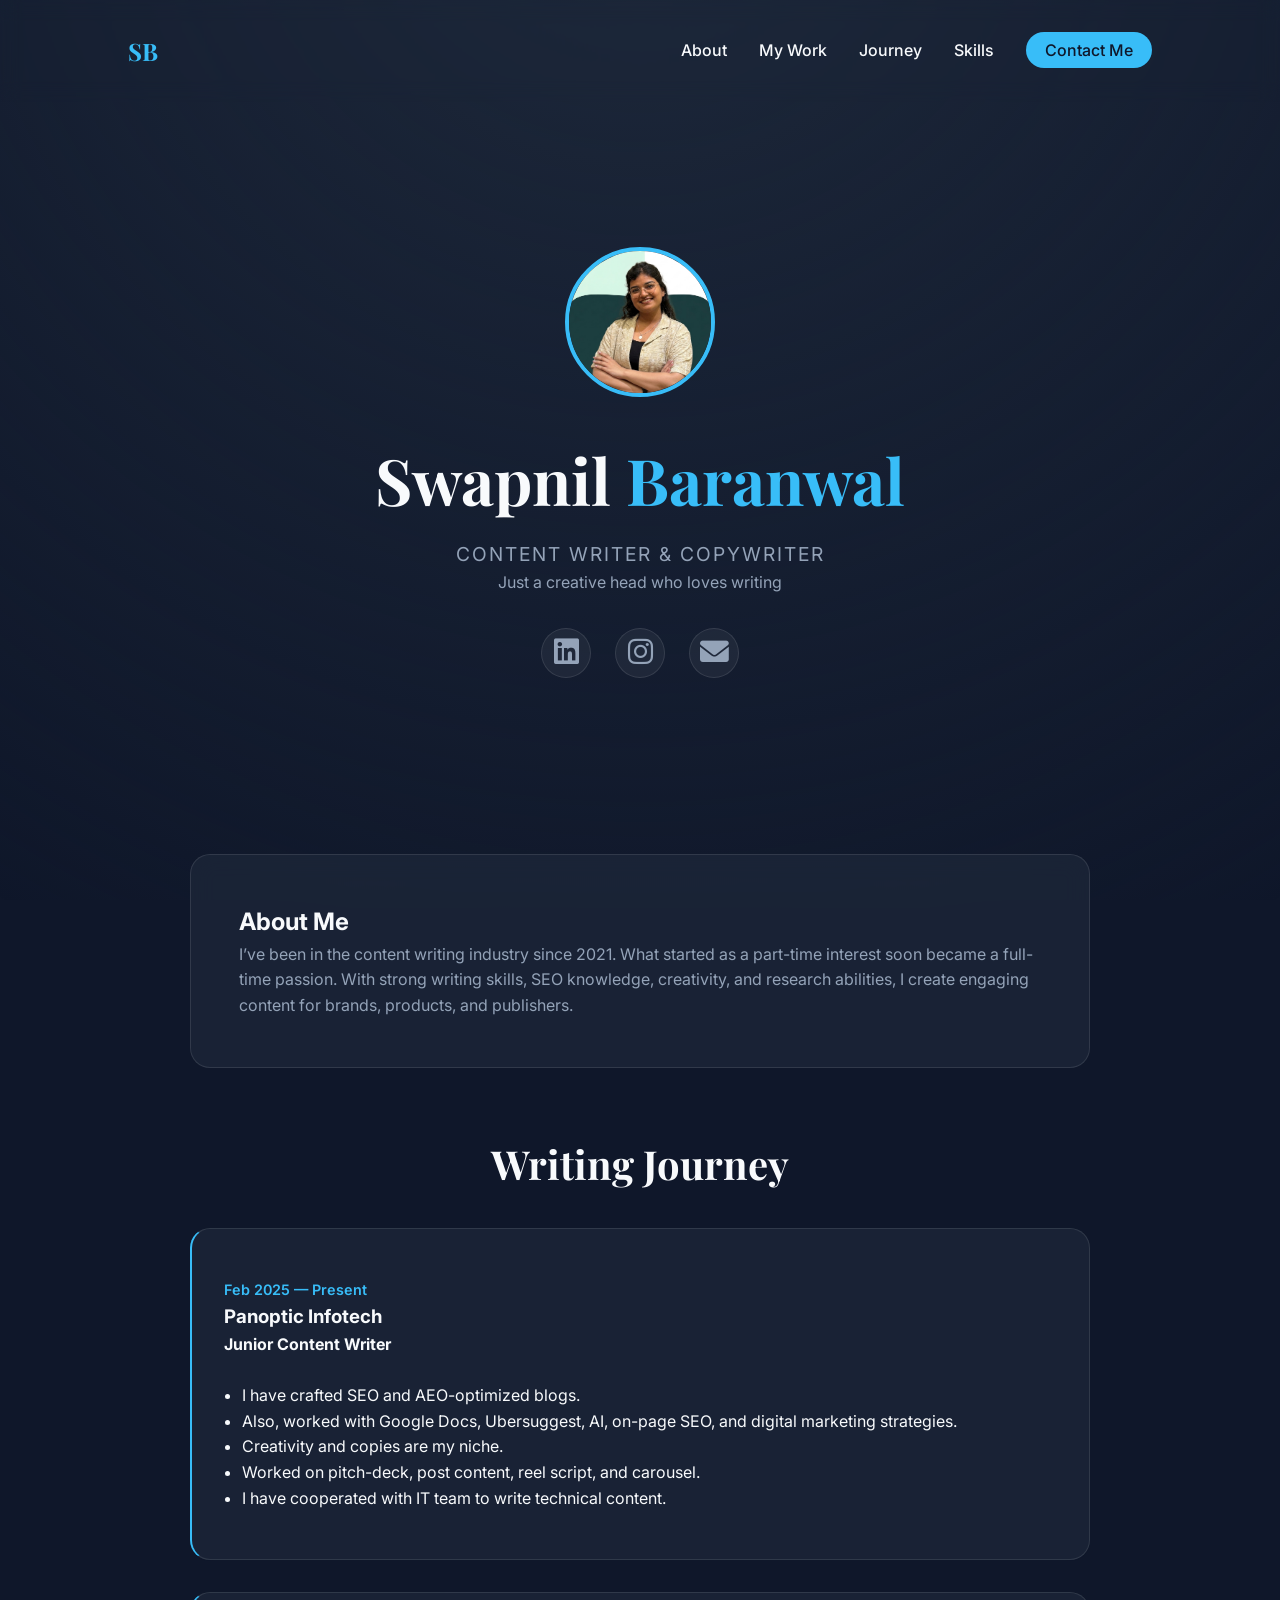
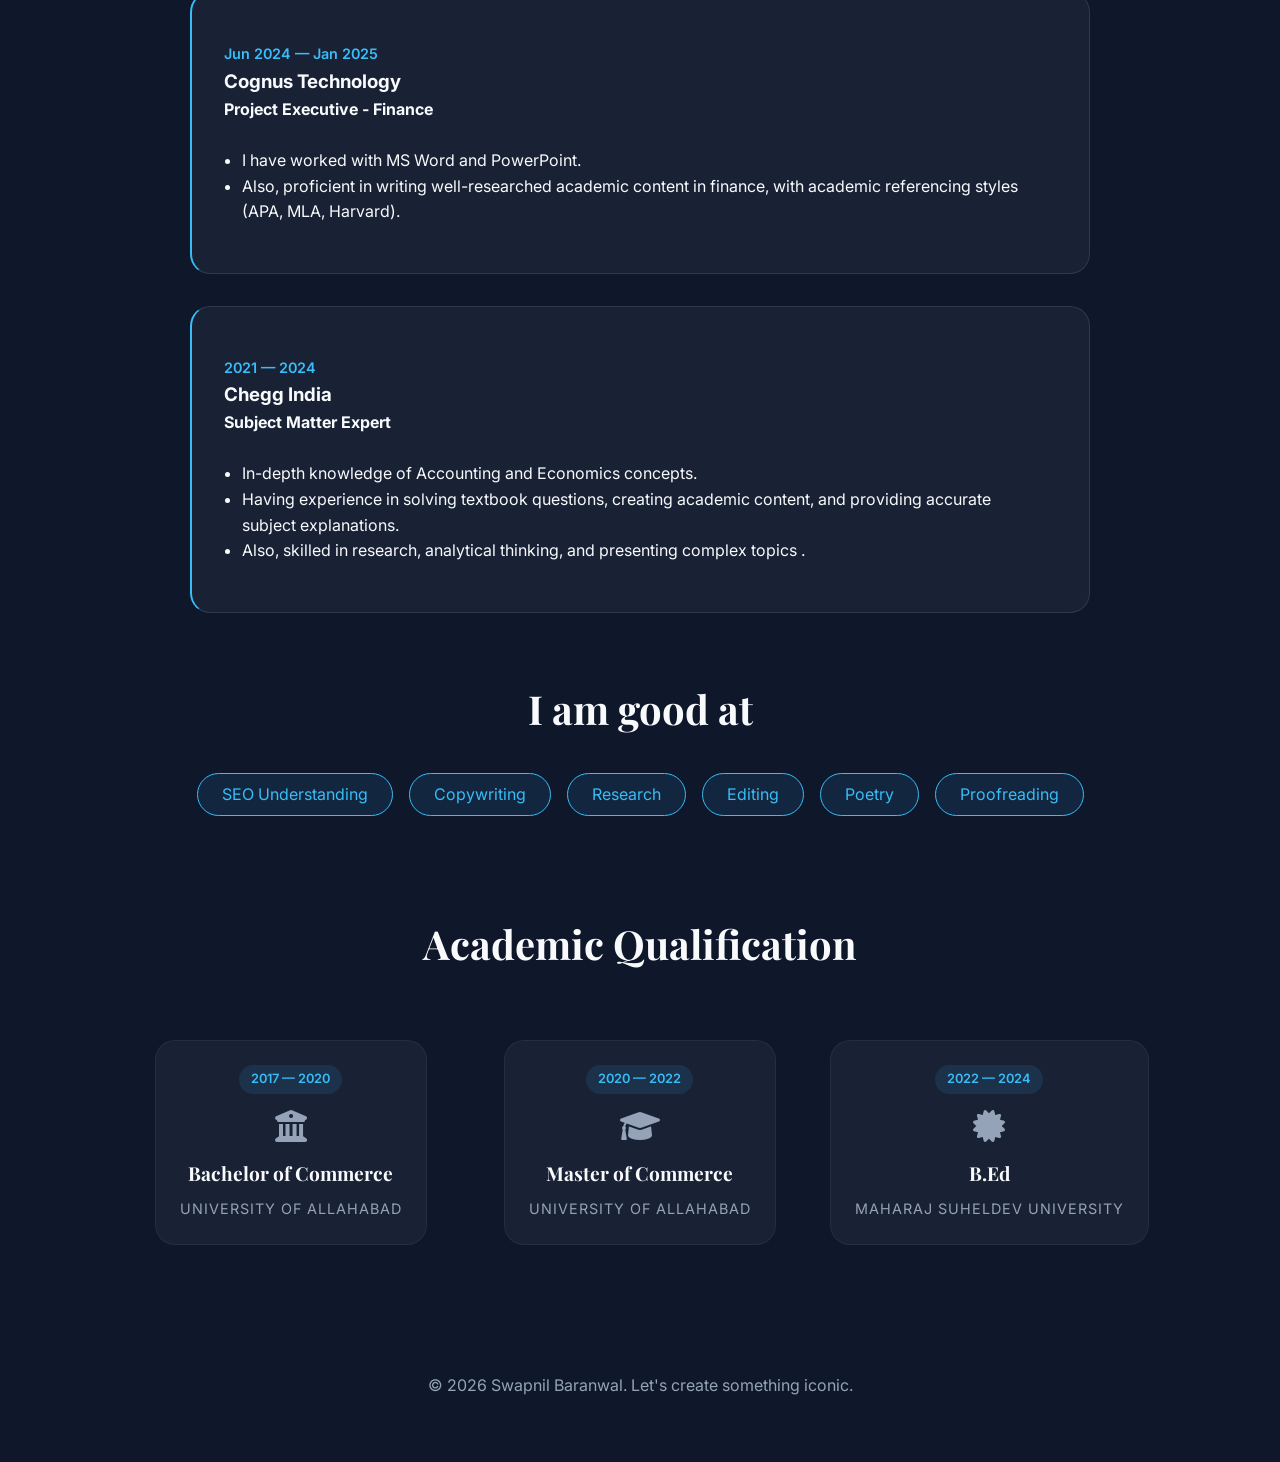
==== index.html @ 404044e3 "Add files via upload" ====
<!DOCTYPE html>
<html lang="en">
<head>
    <meta charset="UTF-8">
    <meta name="viewport" content="width=device-width, initial-scale=1.0">
    <title>Swapnil Baranwal | Portfolio</title>
    <link rel="stylesheet" href="index.css">
    <link href="https://fonts.googleapis.com/css2?family=Inter:wght@300;400;600&family=Playfair+Display:wght@700&display=swap" rel="stylesheet">
    <link rel="stylesheet" href="https://cdnjs.cloudflare.com/ajax/libs/font-awesome/6.0.0/css/all.min.css">
</head>
<body>

    <div class="background-glow"></div>

    <nav>
        <div class="logo">SB</div>
            <ul>
                <li><a href="#about">About</a></li>
                <li><a href="work.html">My Work</a></li> <li><a href="#journey">Journey</a></li>
                <li><a href="#skills">Skills</a></li>
                <li><a href="mailto:swapnilbaranwal31@gmail.com" class="btn-contact">Contact Me</a></li>
            </ul>

    </nav>

    <header>
        <div class="hero-content">
            <div class="profile-img">
                <img src="p.jpg" alt="Swapnil Baranwal">
            </div>
            <h1>Swapnil <span>Baranwal</span></h1>
            <p class="tagline">Content Writer & Copywriter</p>
            <p class="new_tagline">Just a creative head who loves writing</p>
            <div class="social-links">
                <a href="https://www.linkedin.com/in/swapnil-baranwal-0b380b240?utm_source=share&utm_campaign=share_via&utm_content=profile&utm_medium=android_app"><i class="fab fa-linkedin"></i></a>
                <a href="https://www.instagram.com/sun._daze?igsh=MWQzaWx3cHJqdjk="><i class="fab fa-instagram"></i></a>
                <a href="mailto:swapnilbaranwal31@gmail.com"><i class="fas fa-envelope"></i></a>
            </div>
        </div>
    </header>

    <main>
        <section id="about" class="glass-card">
            <h2>About Me</h2>
            <p>I’ve been in the content writing industry since 2021. What started as a part-time interest soon became a full-time passion. With strong writing skills, SEO knowledge, creativity, and research abilities, I create engaging content for brands, products, and publishers.</p>
        </section>

        

        <section id="journey">
            <h2 class="section-title">Writing Journey</h2>
            
            <div class="timeline">
                <div class="timeline-item glass-card">
                    <span class="date">Feb 2025 — Present</span>
                    <h3>Panoptic Infotech</h3>
                    <h4>Junior Content Writer</h4> <br>
                    <ul>
                        <li>I have crafted SEO and AEO-optimized blogs.</li>
                        <li>Also, worked with Google Docs, Ubersuggest, AI, on-page
                            SEO, and digital marketing strategies.</li>
                        <li>Creativity and copies are my niche.</li>
                        <li>Worked on pitch-deck, post content, reel script, and
                            carousel.</li>
                        <li>I have cooperated with IT team to write technical content.</li>

                    </ul>
                </div>

                <div class="timeline-item glass-card">
                    <span class="date">Jun 2024 — Jan 2025</span>
                    <h3>Cognus Technology</h3>
                    <h4>Project Executive - Finance</h4> <br>
                    <ul>
                        <li>I have worked with MS Word and PowerPoint.</li>
                        <li>Also, proficient in writing well-researched academic
                            content in finance, with academic referencing styles
                            (APA, MLA, Harvard).</li>
                    </ul>
                </div>

                <div class="timeline-item glass-card">
                    <span class="date">2021 — 2024</span>
                    <h3>Chegg India</h3>
                    <h4>Subject Matter Expert</h4> <br>
                    <ul>
                        <li>In-depth knowledge of Accounting and Economics concepts.</li>
                        <li>Having experience in solving textbook questions, creating
                            academic content, and providing accurate subject explanations.</li>
                        <li>Also, skilled in research, analytical thinking, and presenting complex topics .</li>
                    </ul>
                </div>

            </div>
        </section>

        <section id="skills">
            <h2 class="section-title">I am good at</h2>
            <div class="skills-container">
                <span class="skill-pill">SEO Understanding</span>
                <span class="skill-pill">Copywriting</span>
                <span class="skill-pill">Research</span>
                <span class="skill-pill">Editing</span>
                <span class="skill-pill">Poetry</span>
                <span class="skill-pill">Proofreading</span>
            </div>
        </section>

        <section id="education">
            <h2 class="section-title">Academic Qualification</h2>
            <div class="edu-grid">
                <div class="edu-card glass-card">
                    <span class="edu-date">2017 — 2020</span>
                    <div class="edu-info">
                        <i class="fas fa-university"></i>
                        <h3>Bachelor of Commerce</h3>
                        <p>University of Allahabad</p>
                    </div>
                </div>

                <div class="edu-card glass-card">
                    <span class="edu-date">2020 — 2022</span>
                    <div class="edu-info">
                        <i class="fas fa-graduation-cap"></i>
                        <h3>Master of Commerce</h3>
                        <p>University of Allahabad</p>
                    </div>
                </div>

                <div class="edu-card glass-card">
                    <span class="edu-date">2022 — 2024</span>
                    <div class="edu-info">
                        <i class="fas fa-certificate"></i>
                        <h3>B.Ed</h3>
                        <p>Maharaj Suheldev University</p>
                    </div>
                </div>
            </div>
        </section>

    </main>

    <footer>
        <p>&copy; 2026 Swapnil Baranwal. Let's create something iconic.</p>
    </footer>

</body>
</html>
---- index.css ----
:root {
    --bg: #0f172a;
    --card-bg: rgba(30, 41, 59, 0.7);
    --accent: #38bdf8;
    --text-main: #f8fafc;
    --text-dim: #94a3b8;
}

* {
    margin: 0;
    padding: 0;
    box-sizing: border-box;
    scroll-behavior: smooth;
}

body {
    background-color: var(--bg);
    color: var(--text-main);
    font-family: 'Inter', sans-serif;
    line-height: 1.6;
    overflow-x: hidden;
}

/* Background Glow Effect */
.background-glow {
    position: fixed;
    top: 0; left: 0;
    width: 100%; height: 100%;
    background: radial-gradient(circle at 50% -20%, #1e293b, transparent);
    z-index: -1;
}

nav {
    display: flex;
    justify-content: space-between;
    padding: 2rem 10%;
    align-items: center;
    backdrop-filter: blur(10px);
    position: sticky;
    top: 0;
    z-index: 100;
}

.logo {
    font-family: 'Playfair Display', serif;
    font-size: 1.5rem;
    font-weight: bold;
    color: var(--accent);
}

nav ul { display: flex; list-style: none; gap: 2rem; }
nav a { text-decoration: none; color: var(--text-main); font-weight: 500; transition: 0.3s; }
nav a:hover { color: var(--accent); }

.btn-contact {
    background: var(--accent);
    color: var(--bg) !important;
    padding: 0.5rem 1.2rem;
    border-radius: 50px;
}

/* Hero Section */
header {
    height: 80vh;
    display: flex;
    align-items: center;
    justify-content: center;
    text-align: center;
}

.profile-img img {
    width: 150px;
    height: 150px;
    border-radius: 50%;
    border: 4px solid var(--accent);
    margin-bottom: 1.5rem;
    object-fit: cover;
}

h1 {
    font-family: 'Playfair Display', serif;
    font-size: 4rem;
    margin-bottom: 0.5rem;
}
p
{
    color: #94a3b8;
}

.social-links {
    display: flex;
    justify-content: center;
    gap: 1.5rem;
    margin-top: 2rem;
}

.social-links a {
    text-decoration: none;
    color: var(--text-dim); /* A subtle gray-blue */
    font-size: 1.8rem; /* Makes the icons prominent */
    transition: all 0.3s ease;
    display: flex;
    align-items: center;
    justify-content: center;
    width: 50px;
    height: 50px;
    border-radius: 50%;
    background: rgba(255, 255, 255, 0.05); /* Subtle circle background */
    border: 1px solid rgba(255, 255, 255, 0.1);
}

/* Hover Effect: The "Catchy" Part */
.social-links a:hover {
    color: var(--accent); /* Changes to the bright sky blue */
    transform: translateY(-5px); /* Lift effect */
    background: rgba(56, 189, 248, 0.1); /* Light blue tint */
    border-color: var(--accent);
    box-shadow: 0 10px 20px rgba(56, 189, 248, 0.3); /* Neon glow */
}


h1 span { color: var(--accent); }

.tagline {
    font-size: 1.2rem;
    color: var(--text-dim);
    letter-spacing: 2px;
    text-transform: uppercase;
}

/* Glassmorphism Cards */
.glass-card {
    background: var(--card-bg);
    backdrop-filter: blur(12px);
    border: 1px solid rgba(255, 255, 255, 0.1);
    border-radius: 20px;
    padding: 3rem;
    max-width: 900px;
    margin: 2rem auto;
}

main { padding: 0 10%; }

.section-title {
    text-align: center;
    font-family: 'Playfair Display', serif;
    font-size: 2.5rem;
    margin: 4rem 0 2rem;
}

/* Skills */
.skills-container {
    display: flex;
    flex-wrap: wrap;
    justify-content: center;
    gap: 1rem;
}

.skill-pill {
    background: rgba(56, 189, 248, 0.1);
    border: 1px solid var(--accent);
    color: var(--accent);
    padding: 0.5rem 1.5rem;
    border-radius: 50px;
    transition: 0.3s;
}

.skill-pill:hover {
    background: var(--accent);
    color: var(--bg);
    box-shadow: 0 0 20px rgba(56, 189, 248, 0.4);
}

/* Education Section Styling */
#education {
    padding: 2rem 0; /* Tightened padding */
}

.edu-grid {
    display: grid;
    grid-template-columns: repeat(auto-fit, minmax(280px, 1fr));
    gap: 1.5rem;
    max-width: 1100px;
    margin: 0 auto;
}

.edu-card {
    padding: 1.5rem; /* Compact padding */
    text-align: center;
    position: relative;
    border: 1px solid rgba(255, 255, 255, 0.05);
    transition: 0.3s ease;
}

.edu-card:hover {
    transform: translateY(-5px);
    border-color: var(--accent);
    box-shadow: 0 10px 30px rgba(56, 189, 248, 0.1);
}

.edu-date {
    display: inline-block;
    background: rgba(56, 189, 248, 0.1);
    color: var(--accent);
    padding: 4px 12px;
    border-radius: 50px;
    font-size: 0.8rem;
    font-weight: 600;
    margin-bottom: 1rem;
}

.edu-info i {
    font-size: 2rem;
    color: var(--text-dim);
    margin-bottom: 1rem;
    display: block;
}

.edu-card h3 {
    font-size: 1.2rem;
    margin-bottom: 0.5rem;
    font-family: 'Playfair Display', serif;
}

.edu-card p {
    font-size: 0.9rem;
    color: var(--text-dim);
    text-transform: uppercase;
    letter-spacing: 1px;
}

/* Mobile Fix: Ensure grid doesn't break */
@media (max-width: 768px) {
    .edu-grid {
        grid-template-columns: 1fr;
        padding: 0 5%;
    }
}





/* Timeline */
.timeline-item {
    margin-bottom: 2rem;
    position: relative;
    padding-left: 2rem;
    border-left: 2px solid var(--accent);
}

.timeline-item ul{
    padding-left: 18px;
}

.date {
    color: var(--accent);
    font-size: 0.9rem;
    font-weight: 600;
}

footer {
    text-align: center;
    padding: 4rem;
    color: var(--text-dim);
}

/* Mobile Responsive */
@media (max-width: 768px) {
    h1 { font-size: 2.5rem; }
    nav ul { display: none; }
}
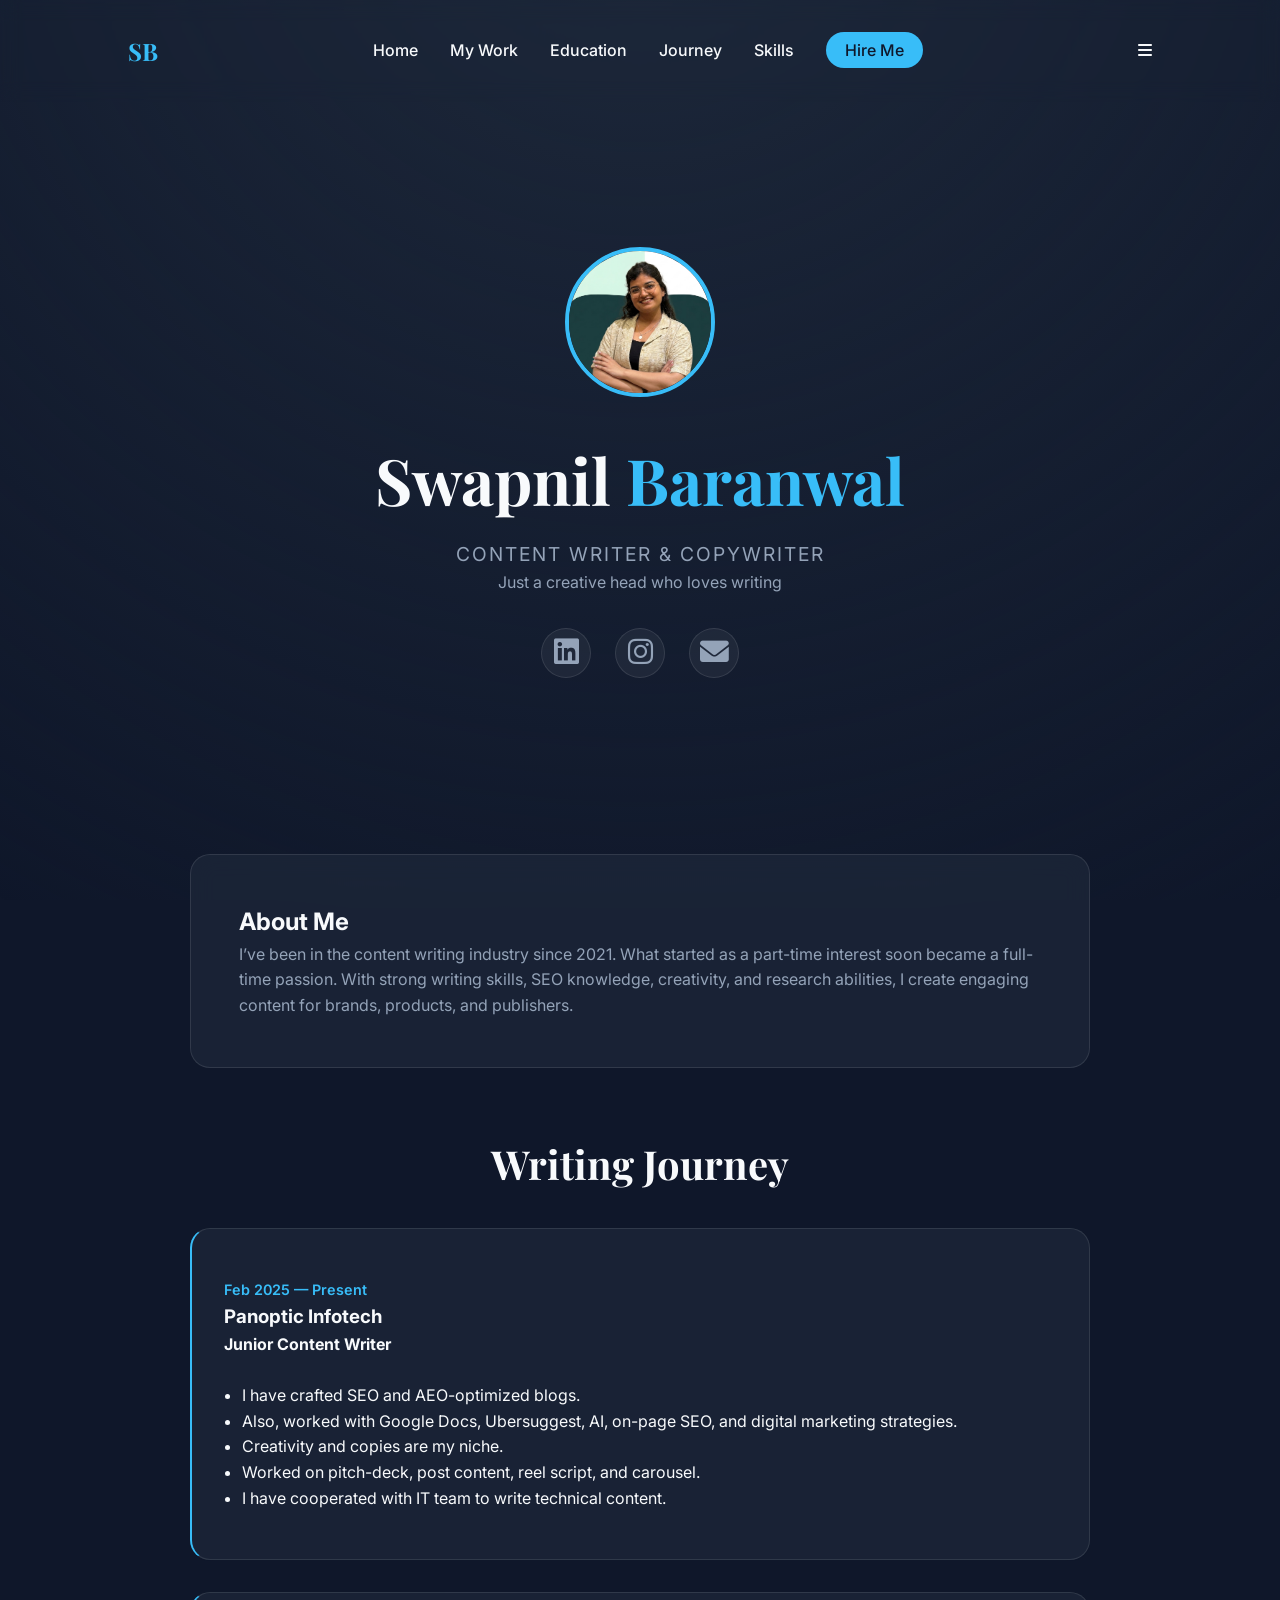
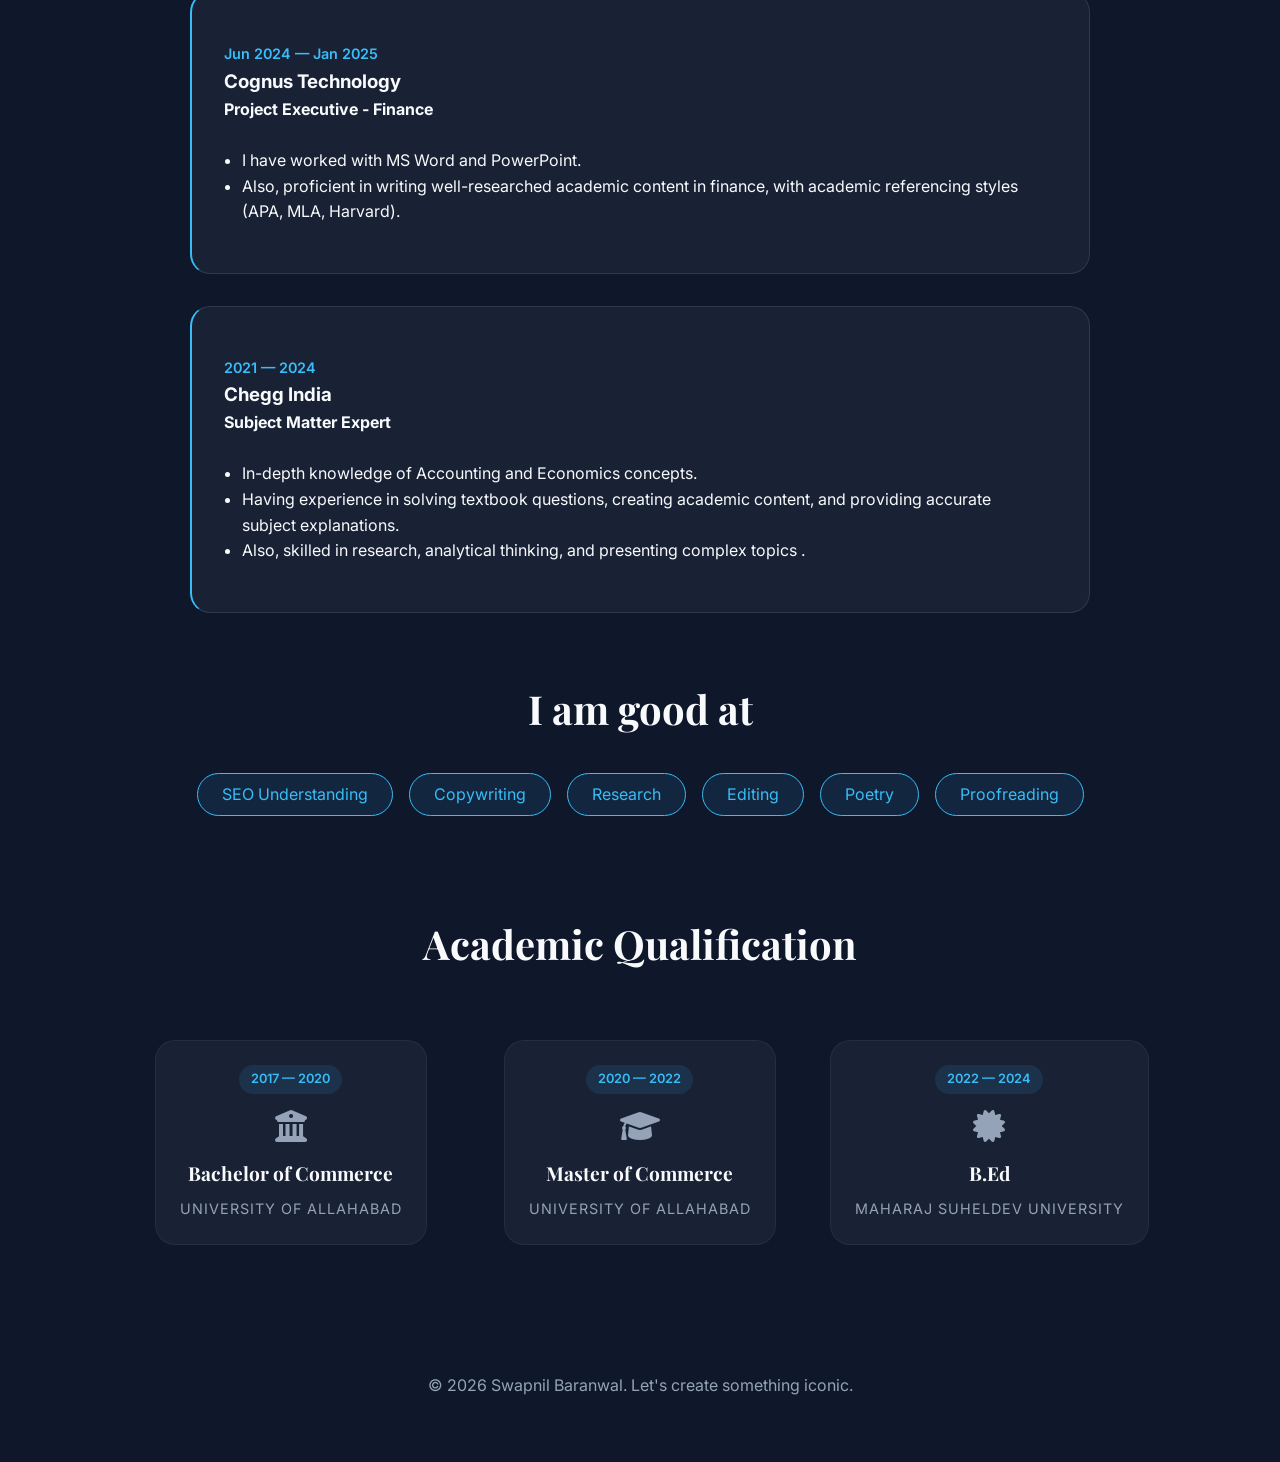
==== commit 09d6c20c: "Revamp navigation structure and add mobile menu" ====
--- a/index.html
+++ b/index.html
@@ -7,6 +7,7 @@
     <link rel="stylesheet" href="index.css">
     <link href="https://fonts.googleapis.com/css2?family=Inter:wght@300;400;600&family=Playfair+Display:wght@700&display=swap" rel="stylesheet">
     <link rel="stylesheet" href="https://cdnjs.cloudflare.com/ajax/libs/font-awesome/6.0.0/css/all.min.css">
+    
 </head>
 <body>
 
@@ -14,13 +15,17 @@
 
     <nav>
         <div class="logo">SB</div>
-            <ul>
-                <li><a href="#about">About</a></li>
-                <li><a href="work.html">My Work</a></li> <li><a href="#journey">Journey</a></li>
-                <li><a href="#skills">Skills</a></li>
-                <li><a href="mailto:swapnilbaranwal31@gmail.com" class="btn-contact">Contact Me</a></li>
-            </ul>
-
+        <ul id="nav-list">
+            <li><a href="index.html">Home</a></li>
+            <li><a href="work.html">My Work</a></li>
+            <li><a href="#education">Education</a></li>
+            <li><a href="#journey">Journey</a></li>
+            <li><a href="#skills">Skills</a></li>
+            <li><a href="mailto:swapnilbaranwal31@gmail.com" class="btn-contact">Hire Me</a></li>
+        </ul>
+        <div class="menu-toggle" id="mobile-menu">
+            <i class="fas fa-bars"></i>
+        </div>
     </nav>
 
     <header>
@@ -144,5 +149,34 @@
         <p>&copy; 2026 Swapnil Baranwal. Let's create something iconic.</p>
     </footer>
 
+
+    <script>
+        const menuToggle = document.getElementById('mobile-menu');
+        const navList = document.getElementById('nav-list');
+
+        menuToggle.addEventListener('click', (e) => {
+            e.stopPropagation(); // Prevents accidental closing
+            navList.classList.toggle('nav-active');
+            
+            const icon = menuToggle.querySelector('i');
+            // Toggle between Hamburger and X icon
+            if (navList.classList.contains('nav-active')) {
+                icon.classList.remove('fa-bars');
+                icon.classList.add('fa-times');
+            } else {
+                icon.classList.remove('fa-times');
+                icon.classList.add('fa-bars');
+            }
+        });
+
+        // Close menu when clicking anywhere on the screen
+        document.addEventListener('click', (e) => {
+            if (!menuToggle.contains(e.target) && !navList.contains(e.target)) {
+                navList.classList.remove('nav-active');
+                menuToggle.querySelector('i').classList.replace('fa-times', 'fa-bars');
+            }
+        });
+    </script>
+
 </body>
-</html>+</html>
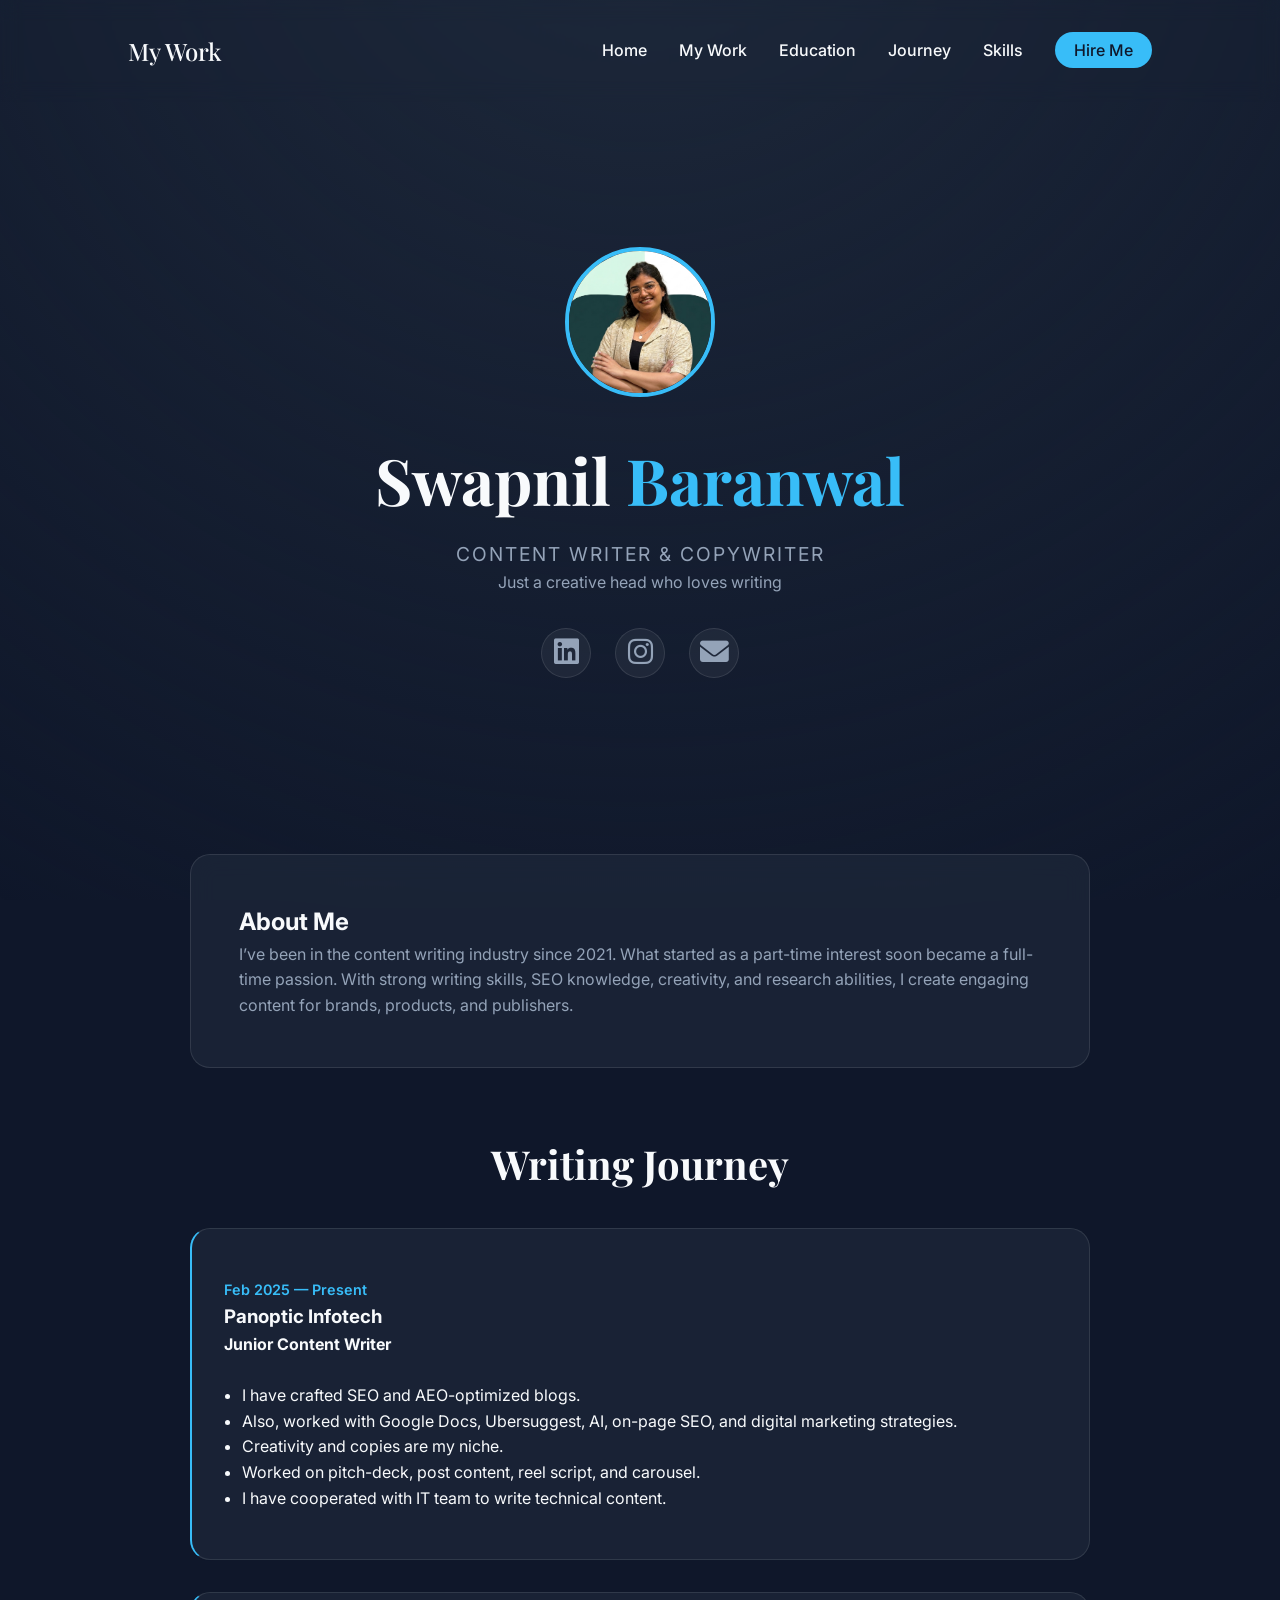
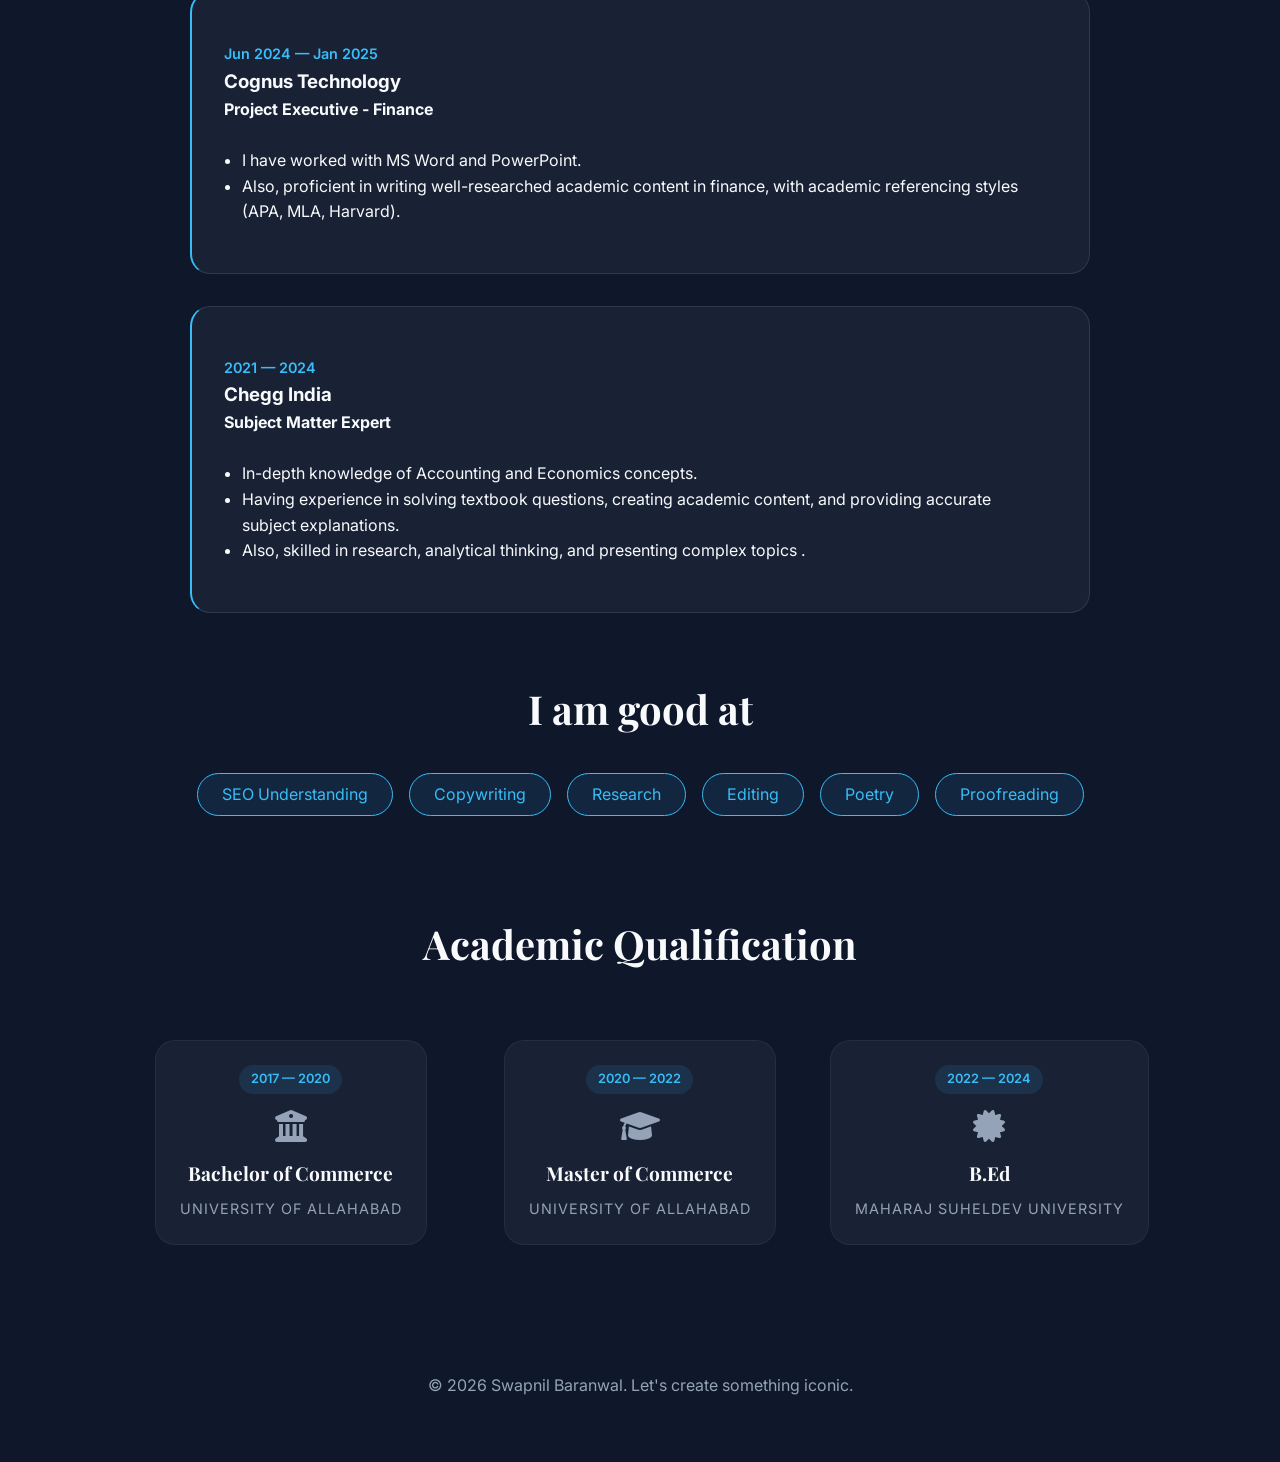
==== commit fbfddb0b: "Update logo section in index.html" ====
--- a/index.html
+++ b/index.html
@@ -14,7 +14,9 @@
     <div class="background-glow"></div>
 
     <nav>
-        <div class="logo">SB</div>
+        <div class="logo">
+            <a href="work.html">My Work</a>
+        </div>
         <ul id="nav-list">
             <li><a href="index.html">Home</a></li>
             <li><a href="work.html">My Work</a></li>
--- a/index.css
+++ b/index.css
@@ -269,4 +269,71 @@
 @media (max-width: 768px) {
     h1 { font-size: 2.5rem; }
     nav ul { display: none; }
-}+}
+
+/* Mobile Navigation Styles */
+/* --- FIXED NAVIGATION FOR MOBILE --- */
+
+.menu-toggle {
+    display: none; /* Default hidden for desktop */
+    cursor: pointer;
+    z-index: 2000; /* Extremely high to stay above everything */
+    padding: 10px;
+}
+
+.menu-toggle i {
+    color: var(--accent); /* Your bright blue color */
+    font-size: 1.8rem;
+}
+
+@media (max-width: 768px) {
+    /* Force the toggle to show */
+    .menu-toggle {
+        display: block !important; 
+        position: relative;
+    }
+
+    /* Make the nav bar stay organized */
+    nav {
+        display: flex;
+        justify-content: space-between;
+        align-items: center;
+        padding: 1rem 5%;
+    }
+
+    /* Hide the actual list by default */
+    nav ul {
+        position: fixed;
+        top: 0;
+        right: 0;
+        height: 100vh;
+        width: 70%;
+        background: rgba(15, 23, 42, 0.98); /* Solid dark blue/black */
+        backdrop-filter: blur(20px);
+        flex-direction: column;
+        justify-content: center;
+        align-items: center;
+        gap: 2rem;
+        transform: translateX(100%); /* Start off-screen */
+        transition: transform 0.4s ease-in-out;
+        z-index: 1500;
+        border-left: 1px solid var(--glass-border);
+    }
+
+    /* Show menu when active */
+    nav ul.nav-active {
+        transform: translateX(0%);
+    }
+
+    /* Ensure links are visible on mobile */
+    nav ul li {
+        width: 100%;
+        text-align: center;
+    }
+
+    nav ul li a {
+        font-size: 1.2rem;
+        display: block;
+        padding: 15px 0;
+    }
+}
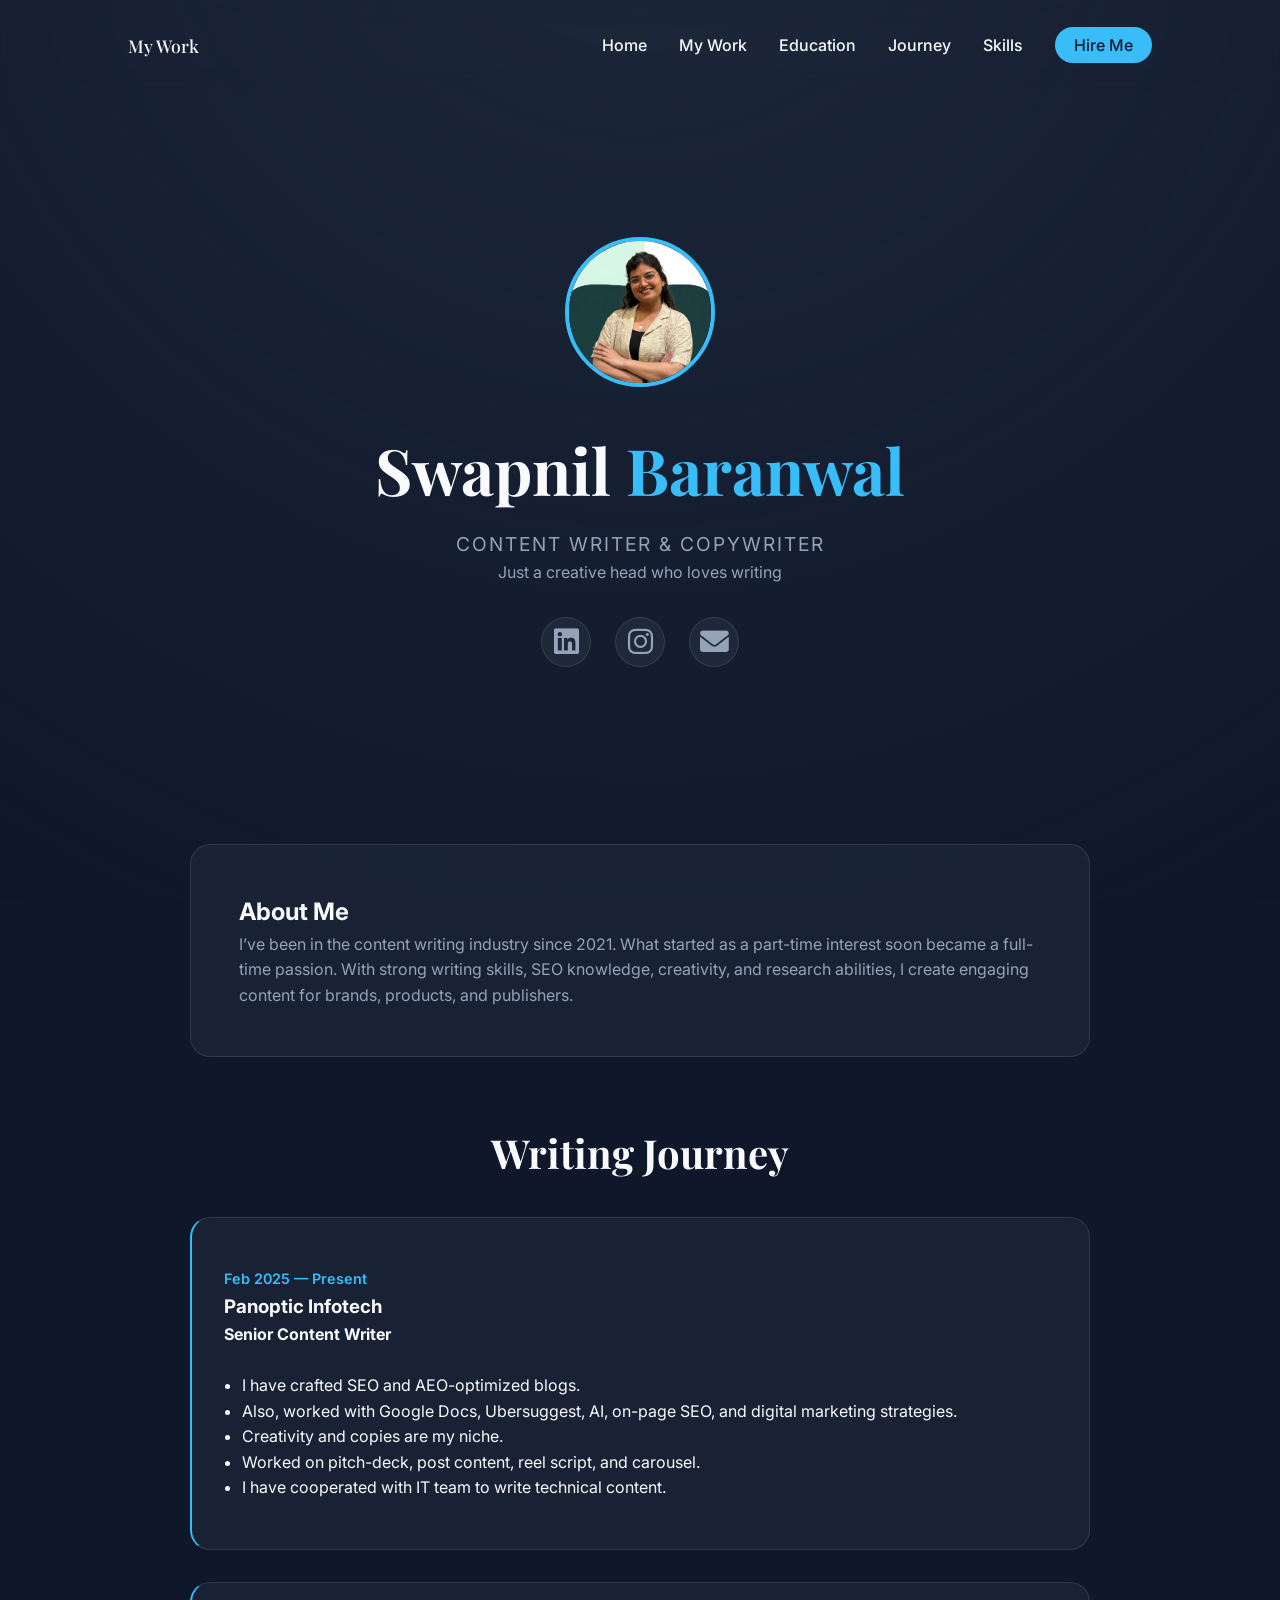
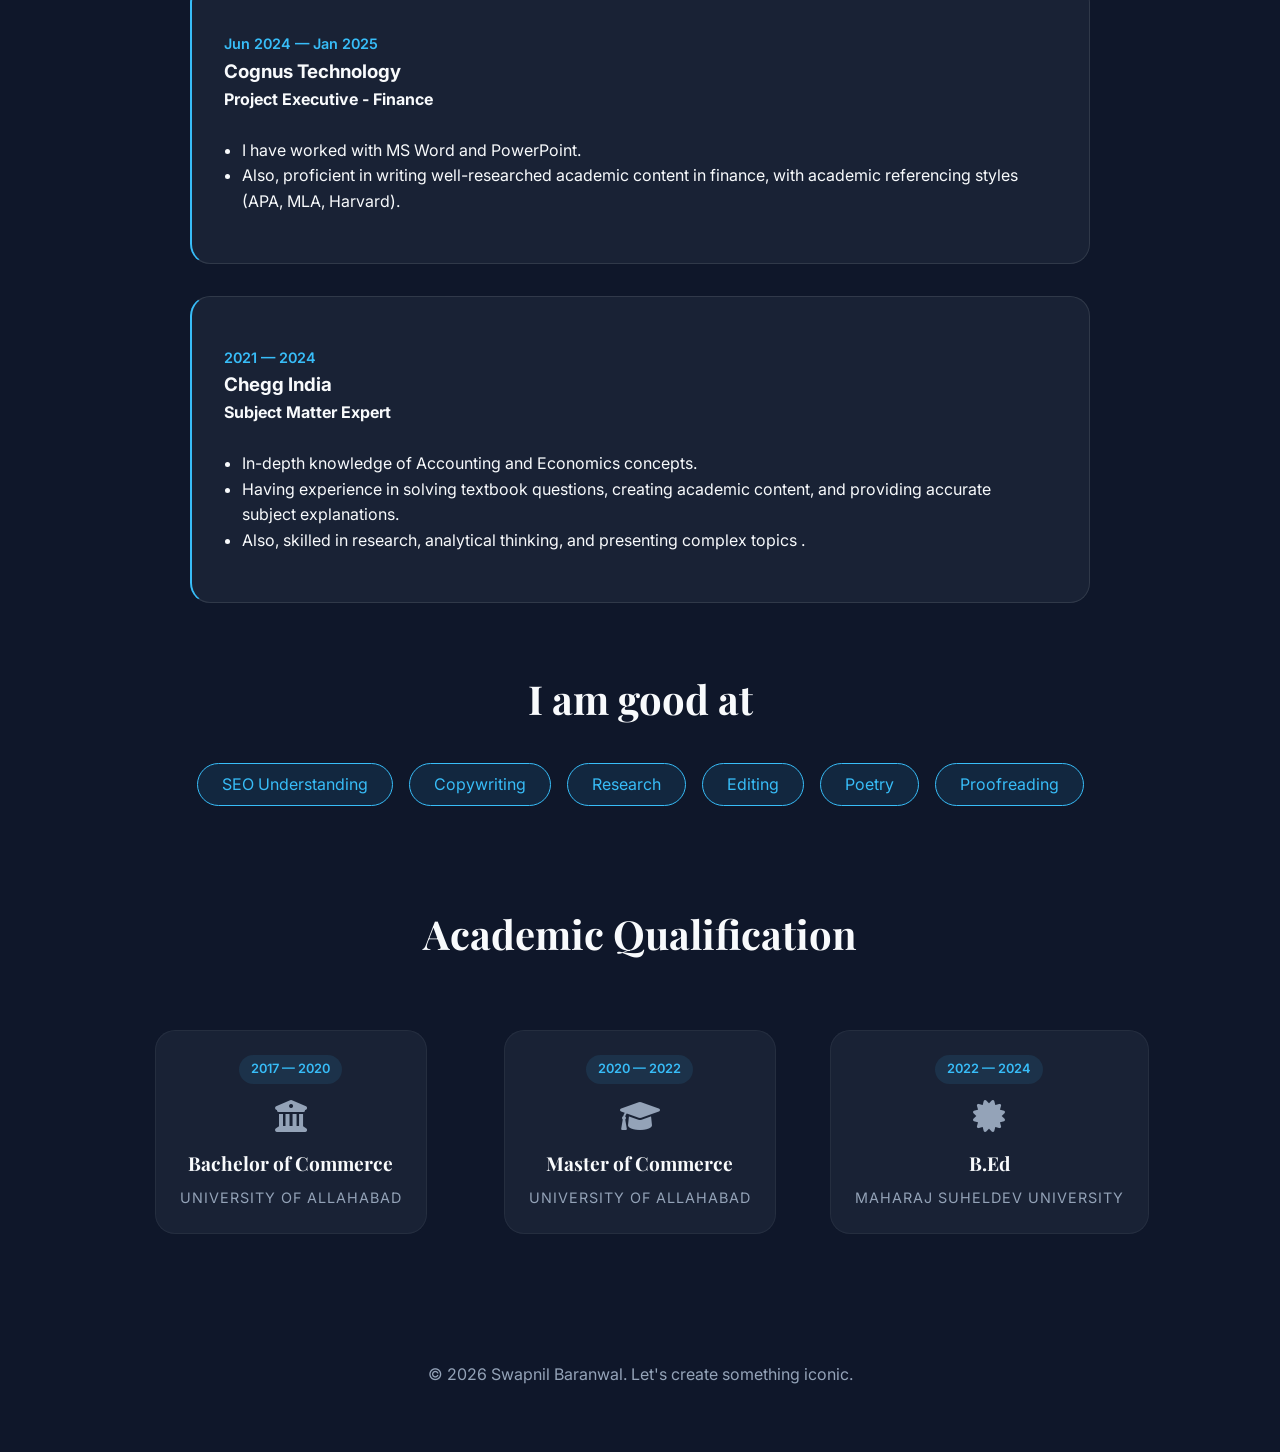
==== commit 62882b58: "Update job title from Junior to Senior Content Writer" ====
--- a/index.html
+++ b/index.html
@@ -61,7 +61,7 @@
                 <div class="timeline-item glass-card">
                     <span class="date">Feb 2025 — Present</span>
                     <h3>Panoptic Infotech</h3>
-                    <h4>Junior Content Writer</h4> <br>
+                    <h4>Senior Content Writer</h4> <br>
                     <ul>
                         <li>I have crafted SEO and AEO-optimized blogs.</li>
                         <li>Also, worked with Google Docs, Ubersuggest, AI, on-page
--- a/index.css
+++ b/index.css
@@ -43,7 +43,7 @@
 
 .logo {
     font-family: 'Playfair Display', serif;
-    font-size: 1.5rem;
+    font-size: 1.1rem;
     font-weight: bold;
     color: var(--accent);
 }
